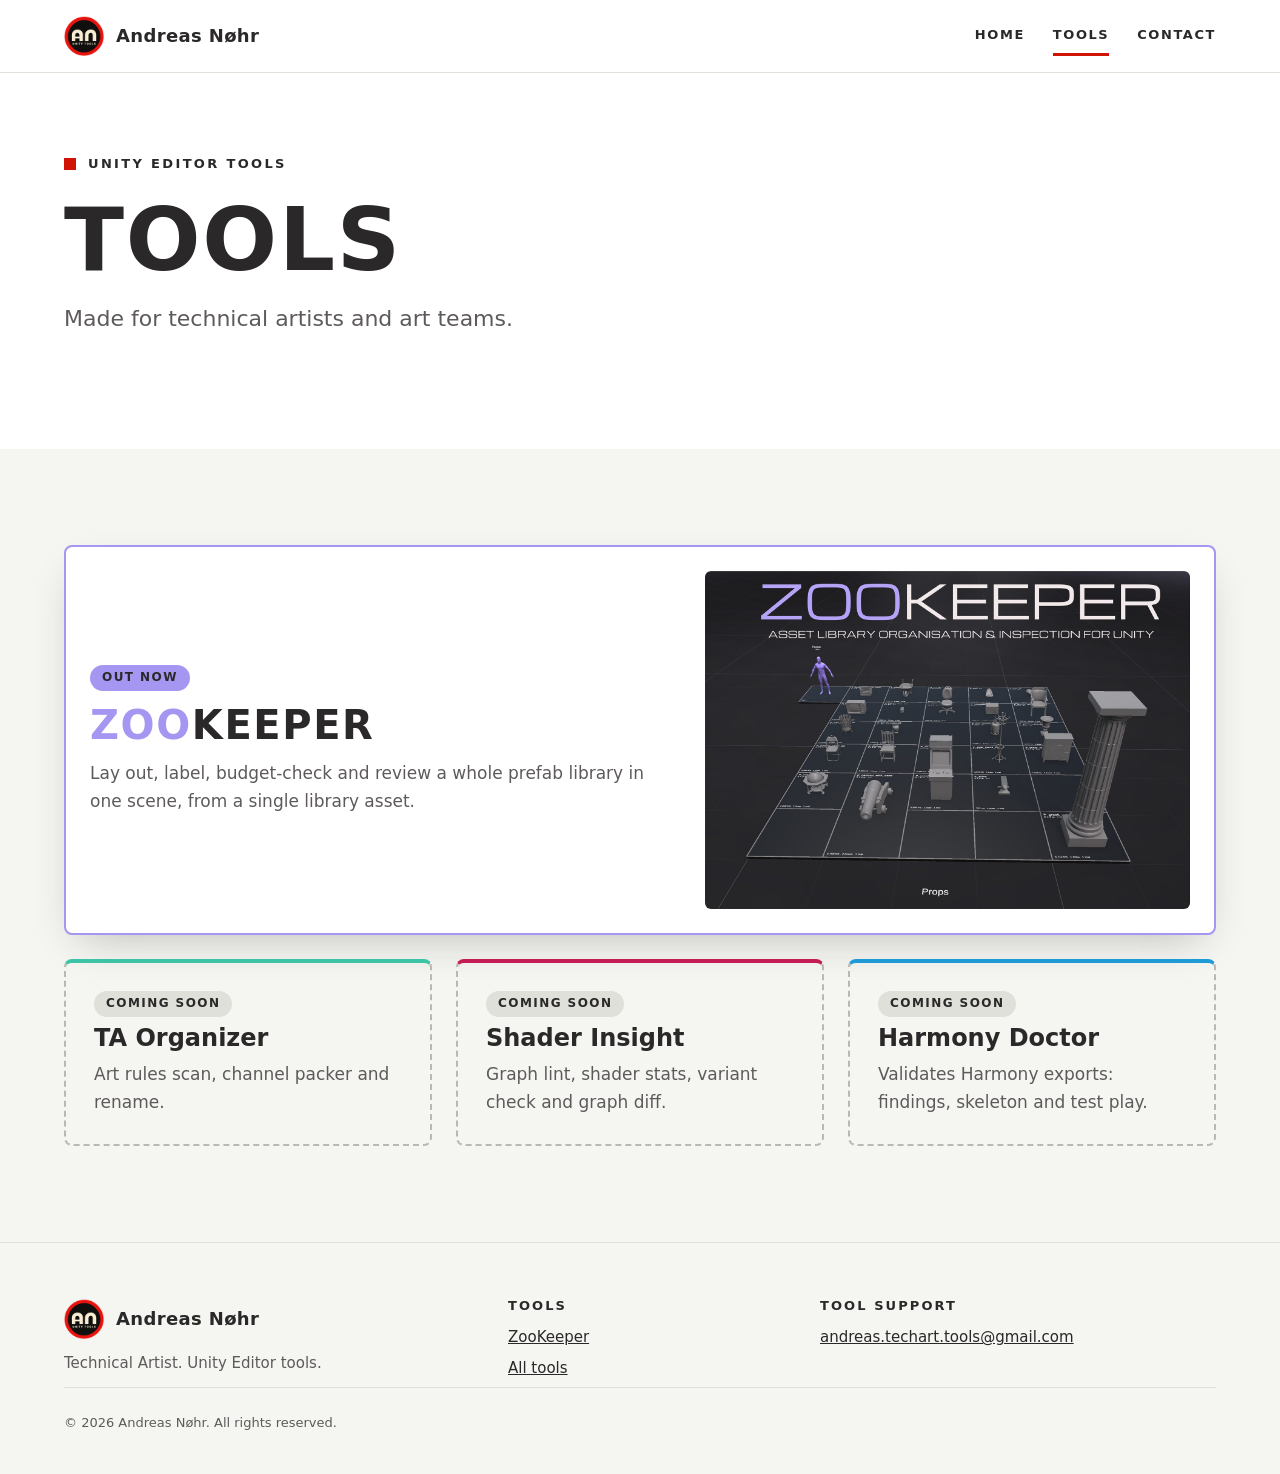
==== tools/index.html @ 22f753a8 "Add files via upload" ====
<!DOCTYPE html>
<html lang="en">
<head>
  <meta charset="utf-8">
  <meta name="viewport" content="width=device-width, initial-scale=1">
  <title>Unity Tools – Andreas Nøhr</title>
  <meta name="description" content="Unity Editor tools by Andreas Nøhr: ZooKeeper is out now. TA Organizer, Shader Insight and Harmony Doctor are coming soon.">
  <meta property="og:title" content="Unity Tools – Andreas Nøhr">
  <meta property="og:description" content="Unity Editor tools for technical artists. ZooKeeper is out now.">
  <meta property="og:image" content="../assets/img/zookeeper-3d-overview.jpg">
  <meta property="og:type" content="website">
  <link rel="icon" href="../assets/img/favicon.png" type="image/png">
  <link rel="stylesheet" href="../assets/css/style.css">
</head>
<body>
  <a class="skip-link" href="#main">Skip to content</a>
  <header class="site-header">
    <div class="wrap">
      <a class="site-name" href="../index.html"><img src="../assets/img/logo.png" width="40" height="40" alt="">Andreas Nøhr</a>
      <nav aria-label="Main">
        <ul>
          <li><a href="../index.html">Home</a></li>
          <li><a href="index.html" aria-current="page">Tools</a></li>
          <li><a href="../contact.html">Contact</a></li>
        </ul>
      </nav>
    </div>
  </header>

  <main id="main">
    <section class="hero compact">
      <div class="wrap">
        <p class="eyebrow">Unity Editor tools</p>
        <h1>Tools</h1>
        <p class="lead">Made for technical artists and art teams.</p>
      </div>
    </section>

    <section class="section tint">
      <div class="wrap">
        <ul class="tool-list">
          <li class="tool-card live zookeeper">
            <div>
              <span class="badge">Out now</span>
              <h3><a href="zookeeper.html"><span class="zoo">ZOO</span>KEEPER</a></h3>
              <p>Lay out, label, budget-check and review a whole prefab library in one scene, from a single library asset.</p>
            </div>
            <img src="../assets/img/zookeeper-3d-overview.jpg" width="1600" height="1115" loading="lazy"
                 alt="ZooKeeper zoo scene: props arranged on a labelled grid platform next to a purple human scale reference.">
          </li>
          <li class="tool-card soon ta-organizer"><span class="badge">Coming soon</span><h3>TA Organizer</h3><p>Art rules scan, channel packer and rename.</p></li>
          <li class="tool-card soon shader-insight"><span class="badge">Coming soon</span><h3>Shader Insight</h3><p>Graph lint, shader stats, variant check and graph diff.</p></li>
          <li class="tool-card soon harmony-doctor"><span class="badge">Coming soon</span><h3>Harmony Doctor</h3><p>Validates Harmony exports: findings, skeleton and test play.</p></li>
        </ul>
      </div>
    </section>
  </main>

  <footer class="site-footer">
    <div class="wrap footer-grid">
      <div>
        <a class="site-name" href="../index.html"><img src="../assets/img/logo.png" width="40" height="40" alt="">Andreas Nøhr</a>
        <p>Technical Artist. Unity Editor tools.</p>
      </div>
      <div>
        <h2 class="footer-title">Tools</h2>
        <ul>
          <li><a href="zookeeper.html">ZooKeeper</a></li>
          <li><a href="index.html">All tools</a></li>
        </ul>
      </div>
      <div>
        <h2 class="footer-title">Tool support</h2>
        <p><a href="mailto:andreas.techart.tools@gmail.com">andreas.techart.tools@gmail.com</a></p>
      </div>
    </div>
    <div class="wrap"><p class="copyright">&copy; 2026 Andreas Nøhr. All rights reserved.</p></div>
  </footer>
</body>
</html>
---- assets/css/style.css ----
/* Design tokens: change the look of the whole site here */
:root {
  --ink: #2A2829;          /* offset black: text */
  --ink-soft: #5E5A5C;     /* secondary text */
  --white: #FFFFFF;        /* page background */
  --tint: #F5F5F1;         /* alternate sections, footer */
  --panel: #E0E0DB;        /* borders */
  --red: #D11305;          /* site accent, from the logo */
  --accent: var(--red);    /* decoration: bars, underlines, markers */
  --link: var(--red);      /* text links (5:1 on white) */
  --btn: var(--red);       /* primary button */
  --btn-text: #fff;
  --zoo: #A596F2;          /* ZooKeeper lavender */
  --zoo-link: #5B3FC4;     /* darker lavender for ZooKeeper text links */
  --focus: var(--ink);
  --font: Futura, "Futura PT", "Century Gothic", "Avenir Next", Avenir, "Trebuchet MS", system-ui, sans-serif;
  --width: 72rem;
  --radius: 0.5rem;
  --gap: clamp(3rem, 8vw, 6rem);
}

/* Each tool has its own colour: put its class (zookeeper, ta-organizer, ...) on its page, section or card */
.zookeeper { --accent: var(--zoo); --link: var(--zoo-link); --btn: var(--zoo); --btn-text: var(--ink); }
.ta-organizer { --accent: #3DC4A6; --link: #1A7A66; --btn: #3DC4A6; --btn-text: var(--ink); }
.shader-insight { --accent: #C41C54; --link: #C41C54; --btn: #C41C54; --btn-text: #fff; }
.harmony-doctor { --accent: #1E9BD7; --link: #0B6A98; --btn: #1E9BD7; --btn-text: var(--ink); }

* { box-sizing: border-box; }

body {
  margin: 0;
  min-height: 100vh;
  display: flex;
  flex-direction: column;
  background: var(--white);
  color: var(--ink);
  font: 1.0625rem / 1.65 var(--font);
}
main { flex: 1; display: flex; flex-direction: column; }
main > :last-child { flex: 1; }

img { display: block; max-width: 100%; height: auto; }
a { color: var(--link); }
a:focus-visible { outline: 3px solid var(--focus); outline-offset: 3px; }

.wrap { width: min(100% - 2.5rem, var(--width)); margin-inline: auto; }

.skip-link { position: absolute; left: -999px; }
.skip-link:focus { left: 1rem; top: 1rem; background: var(--white); color: var(--ink); padding: 0.5rem 1rem; z-index: 10; }

/* Header */
.site-header { border-bottom: 1px solid var(--panel); }
.site-header .wrap { display: flex; flex-wrap: wrap; justify-content: space-between; align-items: center; gap: 0.5rem 2rem; padding-block: 1rem; }
.site-name { display: flex; align-items: center; gap: 0.75rem; font-weight: 700; font-size: 1.125rem; text-decoration: none; letter-spacing: 0.02em; color: var(--ink); }
nav ul { display: flex; gap: 1.75rem; list-style: none; margin: 0; padding: 0; }
nav a { color: var(--ink); text-decoration: none; text-transform: uppercase; letter-spacing: 0.12em; font-size: 0.8125rem; font-weight: 700; padding-block: 0.5rem; display: inline-block; border-bottom: 3px solid transparent; }
nav a:hover, nav a[aria-current="page"] { border-bottom-color: var(--accent); }

/* Hero */
.hero { padding-block: clamp(3rem, 9vw, 7rem); }
.hero.compact { padding-block: clamp(2.5rem, 7vw, 5rem); }
.hero-grid { display: grid; grid-template-columns: 1.5fr 1fr; align-items: center; gap: 3rem; }
.eyebrow { display: flex; align-items: center; gap: 0.75rem; margin: 0 0 1.25rem; font-size: 0.8125rem; font-weight: 700; text-transform: uppercase; letter-spacing: 0.18em; }
.eyebrow::before { content: ""; width: 0.75rem; height: 0.75rem; background: var(--accent); flex: none; }
h1, h2, h3 { line-height: 1.1; margin: 0 0 1rem; font-weight: 700; }
h1 { font-size: clamp(2.5rem, 8vw, 5.5rem); line-height: 1.02; letter-spacing: 0.02em; text-transform: uppercase; overflow-wrap: anywhere; }
h2 { font-size: clamp(1.75rem, 4.5vw, 2.75rem); }
h3 { font-size: 1.25rem; }
p { margin: 0 0 1rem; max-width: 40rem; }
.lead { font-size: clamp(1.125rem, 2.4vw, 1.375rem); color: var(--ink-soft); max-width: 36rem; margin-bottom: 2rem; }
.muted { color: var(--ink-soft); }
.zoo { color: var(--zoo); }

.hero-logo { justify-self: center; width: min(100%, 22rem); }
.hero-logo img { filter: drop-shadow(0 1.25rem 1.5rem rgba(42, 40, 41, 0.25)); }

/* Buttons */
.button { display: inline-block; background: var(--btn); color: var(--btn-text); padding: 0.9rem 1.9rem; border-radius: 999px; text-decoration: none; text-transform: uppercase; letter-spacing: 0.1em; font-size: 0.8125rem; font-weight: 700; margin: 0 0.5rem 0.75rem 0; transition: transform 0.15s, filter 0.15s; }
.button:hover { transform: translateY(-2px); filter: brightness(1.12); }
.button.secondary { background: transparent; color: var(--ink); box-shadow: inset 0 0 0 2px currentColor; }
.button.secondary:hover { background: color-mix(in srgb, currentColor 10%, transparent); filter: none; }

/* Sections */
.section { padding-block: var(--gap); }
.tint { background: var(--tint); }
.section-head { display: grid; grid-template-columns: 1fr 1fr; gap: 1rem 3rem; align-items: end; margin-bottom: 2.5rem; }
.section-head h2, .section-head p { margin: 0; }
.section-head .eyebrow { grid-column: 1 / -1; margin: 0; }
.section-head.stacked { grid-template-columns: 1fr; align-items: start; }
.section-head.stacked div p { margin-bottom: 1.5rem; }
.section-head.stacked .button { margin: 0; }

.showcase { border-radius: var(--radius); box-shadow: 0 2rem 4rem -1.5rem rgba(42, 40, 41, 0.5); width: 100%; }

/* Tool cards */
.tool-list { display: grid; grid-template-columns: repeat(auto-fit, minmax(min(100%, 18rem), 1fr)); gap: 1.5rem; list-style: none; padding: 0; margin: 0; }
.tool-card { position: relative; display: flex; flex-direction: column; gap: 0.5rem; padding: 1.75rem; min-height: 9rem; border-radius: var(--radius); border: 2px dashed #B9B9B2; transition: transform 0.15s; }
.tool-card h3 { margin: 0; font-size: 1.5rem; }
.tool-card p { margin: 0; color: var(--ink-soft); }
.tool-card.soon { border-top: 4px solid var(--accent); }
.tool-card.live { grid-column: 1 / -1; background: var(--white); border: 2px solid var(--accent); display: grid; grid-template-columns: 1.2fr 1fr; gap: 2rem; align-items: center; padding: 1.5rem; box-shadow: 0 1rem 2.5rem -1rem rgba(42, 40, 41, 0.3); }
.tool-card.live > div { display: flex; flex-direction: column; gap: 0.75rem; }
.tool-card.live h3 { font-size: clamp(1.75rem, 4vw, 2.5rem); letter-spacing: 0.04em; }
.tool-card.live img { border-radius: calc(var(--radius) - 2px); }
.tool-card.live:hover { transform: translateY(-3px); }
.tool-card a { text-decoration: none; color: inherit; }
.tool-card a::after { content: ""; position: absolute; inset: 0; }
.tool-card:focus-within { outline: 3px solid var(--focus); outline-offset: 3px; }
.tool-card a:focus-visible { outline: none; }
.badge { align-self: flex-start; font-size: 0.75rem; text-transform: uppercase; letter-spacing: 0.12em; font-weight: 700; padding: 0.2rem 0.75rem; border-radius: 999px; background: var(--panel); color: var(--ink); }
.live .badge { background: var(--accent); }

/* ZooKeeper page */
.hero-shot { position: relative; z-index: 1; margin: 3rem auto -6rem; }
.hero.has-shot { padding-bottom: 0; }
.after-shot { padding-top: calc(var(--gap) + 6rem); }
.feature-grid { display: grid; grid-template-columns: repeat(auto-fit, minmax(17rem, 1fr)); gap: 2.5rem 2rem; }
.feature-grid h3 { border-top: 4px solid var(--accent); padding-top: 1rem; }
.feature-grid p { color: var(--ink-soft); }
.shots { display: grid; grid-template-columns: repeat(auto-fit, minmax(14rem, 1fr)); gap: 1.5rem; margin: 0 0 1.5rem; padding: 0; list-style: none; }
.shots figure { margin: 0; }
.shots img { border-radius: var(--radius); box-shadow: 0 1rem 2rem -1rem rgba(42, 40, 41, 0.5); }
.shots figcaption { font-size: 0.875rem; color: var(--ink-soft); padding-top: 0.75rem; max-width: 30rem; }
.shots.wide { grid-template-columns: 1fr; }

dl.specs { display: grid; grid-template-columns: max-content 1fr; margin: 0; background: var(--white); border: 1px solid var(--panel); border-radius: var(--radius); }
dl.specs dt, dl.specs dd { padding: 1rem 1.5rem; border-top: 1px solid var(--panel); }
dl.specs dt:first-of-type, dl.specs dt:first-of-type + dd { border-top: 0; }
dl.specs dt { font-weight: 700; text-transform: uppercase; letter-spacing: 0.08em; font-size: 0.8125rem; padding-top: 1.2rem; }
dl.specs dd { margin: 0; }
code { background: var(--panel); padding: 0.1rem 0.4rem; border-radius: 0.25rem; font-size: 0.9em; }

ol.steps { counter-reset: step; list-style: none; padding: 0; margin: 0 0 1.5rem; display: grid; gap: 1.25rem; max-width: 44rem; }
ol.steps li { counter-increment: step; display: grid; grid-template-columns: 3.5rem 1fr; align-items: baseline; }
ol.steps li::before { content: counter(step); font-size: 2.25rem; font-weight: 700; line-height: 1; color: var(--accent); }

/* Contact */
.contact-grid { display: grid; grid-template-columns: 1fr 1.6fr; gap: clamp(2rem, 6vw, 4rem); align-items: center; }
.portrait { width: min(100%, 22rem); border-radius: var(--radius); box-shadow: 0.75rem 0.75rem 0 var(--accent); }
.contact-card { background: var(--white); border: 1px solid var(--panel); border-top: 6px solid var(--accent); border-radius: var(--radius); padding: clamp(1.5rem, 5vw, 3rem); }
.contact-card h2 { font-size: 1rem; text-transform: uppercase; letter-spacing: 0.14em; }
.big-link { display: block; font-size: clamp(1.1rem, 4.6vw, 1.75rem); font-weight: 700; overflow-wrap: anywhere; margin-bottom: 1rem; }

/* Call-to-action band */
.cta { background: var(--red); color: #fff; --focus: #fff; --btn: #fff; --btn-text: var(--red); padding-block: clamp(2.5rem, 7vw, 4.5rem); }
.cta .wrap { display: flex; flex-wrap: wrap; align-items: center; justify-content: space-between; gap: 1.5rem 3rem; }
.cta h2 { margin: 0; max-width: 30rem; }
.cta .button { margin: 0; }

/* Footer */
.site-footer { background: var(--tint); border-top: 1px solid var(--panel); color: var(--ink-soft); padding-block: 3.5rem 2rem; font-size: 0.9375rem; }
.footer-grid { display: grid; grid-template-columns: 1.5fr 1fr 1.5fr; gap: 2rem 3rem; }
.site-footer .site-name { margin-bottom: 0.75rem; }
.footer-title { font-size: 0.8125rem; text-transform: uppercase; letter-spacing: 0.16em; color: var(--ink); margin-bottom: 0.75rem; }
.site-footer ul { list-style: none; padding: 0; margin: 0; }
.site-footer li { margin-bottom: 0.4rem; }
.site-footer p { margin: 0 0 0.5rem; }
.site-footer a { color: var(--ink); overflow-wrap: anywhere; }
.site-footer a:hover { color: var(--link); }
.site-footer .site-name { overflow-wrap: normal; }
.copyright { max-width: none; margin-top: 2.5rem; padding-top: 1.5rem; border-top: 1px solid var(--panel); font-size: 0.8125rem; }

@media (max-width: 48rem) {
  .hero-grid, .section-head, .tool-card.live, .footer-grid, .contact-grid { grid-template-columns: 1fr; }
  .portrait { width: 14rem; }
  .hero-logo { width: 12rem; justify-self: start; }
  .hero-shot { margin-bottom: -3rem; }
  .after-shot { padding-top: calc(var(--gap) + 3rem); }
  dl.specs { grid-template-columns: 1fr; }
  dl.specs dt { padding-bottom: 0; }
  dl.specs dd { border-top: 0; padding-top: 0.25rem; }
}

@media (prefers-reduced-motion: reduce) { * { transition: none !important; animation: none !important; scroll-behavior: auto !important; } }
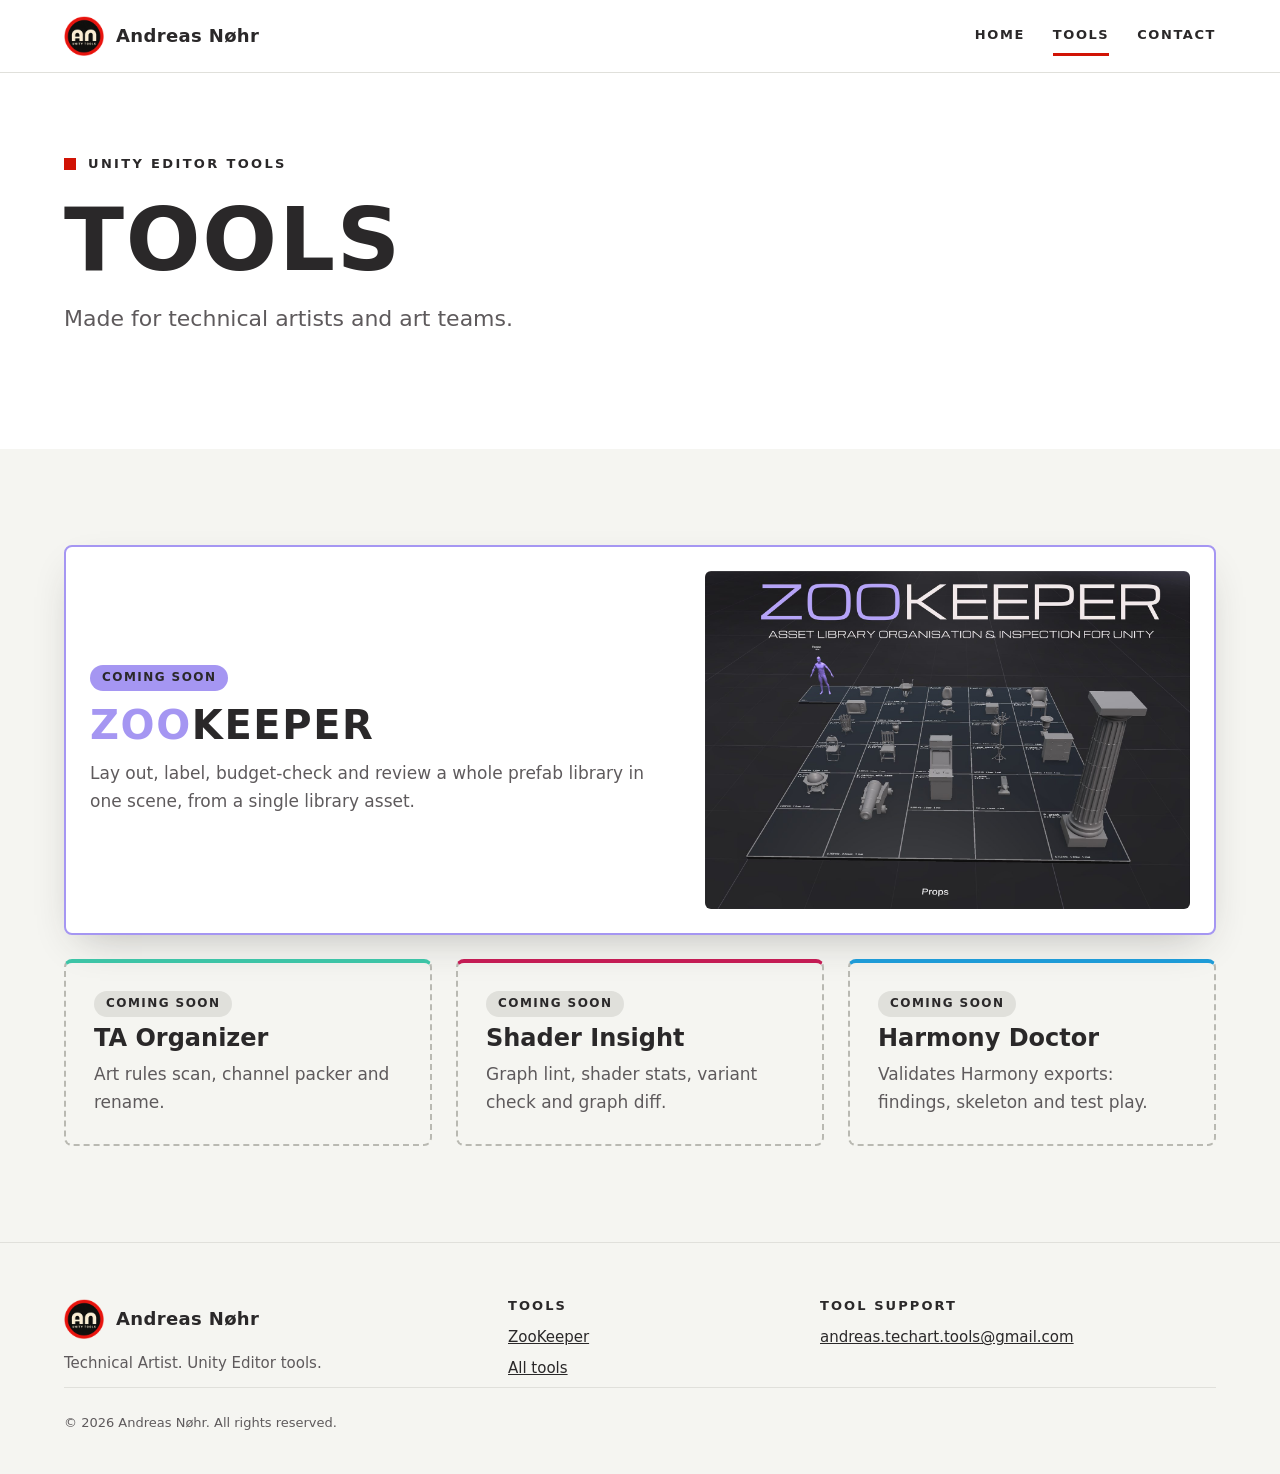
==== commit f0b8b7f2: "Fix" ====
--- a/tools/index.html
+++ b/tools/index.html
@@ -4,9 +4,9 @@
   <meta charset="utf-8">
   <meta name="viewport" content="width=device-width, initial-scale=1">
   <title>Unity Tools – Andreas Nøhr</title>
-  <meta name="description" content="Unity Editor tools by Andreas Nøhr: ZooKeeper is out now. TA Organizer, Shader Insight and Harmony Doctor are coming soon.">
+  <meta name="description" content="Unity Editor tools by Andreas Nøhr: ZooKeeper is coming soon. TA Organizer, Shader Insight and Harmony Doctor are coming soon.">
   <meta property="og:title" content="Unity Tools – Andreas Nøhr">
-  <meta property="og:description" content="Unity Editor tools for technical artists. ZooKeeper is out now.">
+  <meta property="og:description" content="Unity Editor tools for technical artists. ZooKeeper is coming soon.">
   <meta property="og:image" content="../assets/img/zookeeper-3d-overview.jpg">
   <meta property="og:type" content="website">
   <link rel="icon" href="../assets/img/favicon.png" type="image/png">
@@ -41,7 +41,7 @@
         <ul class="tool-list">
           <li class="tool-card live zookeeper">
             <div>
-              <span class="badge">Out now</span>
+              <span class="badge">Coming soon</span>
               <h3><a href="zookeeper.html"><span class="zoo">ZOO</span>KEEPER</a></h3>
               <p>Lay out, label, budget-check and review a whole prefab library in one scene, from a single library asset.</p>
             </div>
--- a/assets/css/style.css
+++ b/assets/css/style.css
@@ -110,6 +110,9 @@
 .badge { align-self: flex-start; font-size: 0.75rem; text-transform: uppercase; letter-spacing: 0.12em; font-weight: 700; padding: 0.2rem 0.75rem; border-radius: 999px; background: var(--panel); color: var(--ink); }
 .live .badge { background: var(--accent); }
 
+.video { aspect-ratio: 16 / 9; border-radius: var(--radius); overflow: hidden; }
+.video iframe { width: 100%; height: 100%; border: 0; }
+
 /* ZooKeeper page */
 .hero-shot { position: relative; z-index: 1; margin: 3rem auto -6rem; }
 .hero.has-shot { padding-bottom: 0; }
